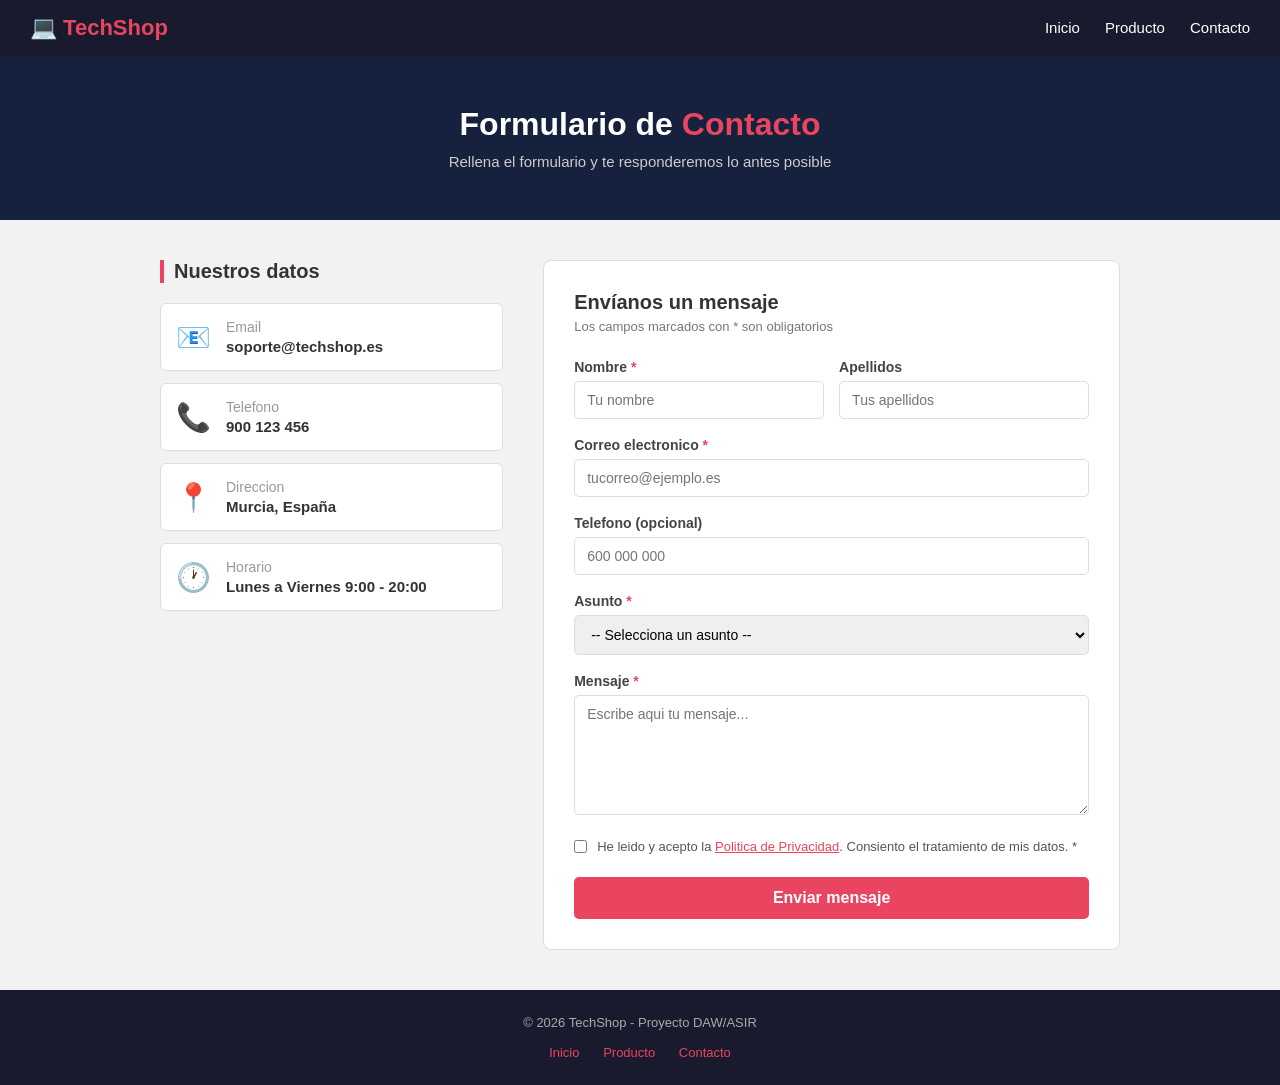
==== Prueba2/contacto/contacto.html @ fbcadfed "actualización directorios y añadida otra web para probar" ====
<!DOCTYPE html>
<html lang="es">
<head>
  <meta charset="UTF-8"/>
  <meta name="viewport" content="width=device-width, initial-scale=1.0"/>
  <title>TechShop - Contacto</title>
  <style>
    * {
      margin: 0;
      padding: 0;
      box-sizing: border-box;
    }

    body {
      font-family: Arial, sans-serif;
      background-color: #f2f2f2;
      color: #333;
    }

    /* NAVBAR */
    nav {
      background-color: #1a1a2e;
      padding: 15px 30px;
      display: flex;
      justify-content: space-between;
      align-items: center;
    }

    nav .logo {
      color: #e94560;
      font-size: 22px;
      font-weight: bold;
      text-decoration: none;
    }

    nav ul {
      list-style: none;
      display: flex;
      gap: 25px;
    }

    nav ul a {
      color: white;
      text-decoration: none;
      font-size: 15px;
    }

    nav ul a:hover {
      color: #e94560;
      text-decoration: underline;
    }

    /* CABECERA PAGINA */
    .cabecera-pagina {
      background-color: #16213e;
      color: white;
      text-align: center;
      padding: 50px 20px;
    }

    .cabecera-pagina h1 {
      font-size: 32px;
      margin-bottom: 10px;
    }

    .cabecera-pagina h1 span {
      color: #e94560;
    }

    .cabecera-pagina p {
      font-size: 15px;
      color: #ccc;
    }

    /* CONTENIDO PRINCIPAL */
    .contenido {
      max-width: 1000px;
      margin: 40px auto;
      padding: 0 20px;
      display: flex;
      gap: 40px;
      align-items: flex-start;
    }

    /* COLUMNA IZQUIERDA - INFO */
    .info-contacto {
      flex: 1;
    }

    .info-contacto h2 {
      font-size: 20px;
      margin-bottom: 20px;
      border-left: 4px solid #e94560;
      padding-left: 10px;
    }

    .metodo-contacto {
      background-color: white;
      border: 1px solid #ddd;
      border-radius: 6px;
      padding: 15px;
      margin-bottom: 12px;
      display: flex;
      align-items: center;
      gap: 15px;
    }

    .metodo-contacto .icono {
      font-size: 28px;
    }

    .metodo-contacto .texto h4 {
      font-size: 14px;
      color: #999;
      font-weight: normal;
      margin-bottom: 3px;
    }

    .metodo-contacto .texto p {
      font-size: 15px;
      font-weight: bold;
    }

    /* COLUMNA DERECHA - FORMULARIO */
    .formulario-wrap {
      flex: 1.5;
      background-color: white;
      border: 1px solid #ddd;
      border-radius: 8px;
      padding: 30px;
    }

    .formulario-wrap h2 {
      font-size: 20px;
      margin-bottom: 5px;
    }

    .formulario-wrap p.subtitulo {
      font-size: 13px;
      color: #777;
      margin-bottom: 25px;
    }

    /* CAMPOS */
    .campo {
      margin-bottom: 18px;
    }

    .campo label {
      display: block;
      font-size: 14px;
      font-weight: bold;
      margin-bottom: 6px;
      color: #444;
    }

    .campo label .obligatorio {
      color: #e94560;
    }

    .campo input,
    .campo select,
    .campo textarea {
      width: 100%;
      padding: 10px 12px;
      border: 1px solid #ddd;
      border-radius: 5px;
      font-size: 14px;
      font-family: Arial, sans-serif;
      outline: none;
    }

    .campo input:focus,
    .campo select:focus,
    .campo textarea:focus {
      border-color: #e94560;
    }

    .campo input.error,
    .campo select.error,
    .campo textarea.error {
      border-color: red;
      background-color: #fff5f5;
    }

    .campo textarea {
      resize: vertical;
      min-height: 120px;
    }

    .mensaje-error {
      display: none;
      color: red;
      font-size: 12px;
      margin-top: 4px;
    }

    .mensaje-error.visible {
      display: block;
    }

    /* FILA DE DOS COLUMNAS */
    .fila-doble {
      display: flex;
      gap: 15px;
    }

    .fila-doble .campo {
      flex: 1;
    }

    /* CHECKBOX */
    .campo-check {
      display: flex;
      align-items: flex-start;
      gap: 10px;
      margin-bottom: 10px;
    }

    .campo-check input[type="checkbox"] {
      margin-top: 3px;
      cursor: pointer;
    }

    .campo-check label {
      font-size: 13px;
      color: #555;
      line-height: 1.5;
      cursor: pointer;
    }

    .campo-check label a {
      color: #e94560;
    }

    /* BOTON ENVIAR */
    .btn-enviar {
      width: 100%;
      padding: 12px;
      background-color: #e94560;
      color: white;
      border: none;
      border-radius: 5px;
      font-size: 16px;
      font-weight: bold;
      cursor: pointer;
      margin-top: 10px;
    }

    .btn-enviar:hover {
      background-color: #c73652;
    }

    /* MENSAJE EXITO */
    #exito {
      display: none;
      text-align: center;
      padding: 40px 20px;
    }

    #exito .icono-exito {
      font-size: 60px;
      margin-bottom: 15px;
    }

    #exito h3 {
      font-size: 22px;
      margin-bottom: 10px;
      color: green;
    }

    #exito p {
      font-size: 14px;
      color: #555;
      margin-bottom: 20px;
    }

    #exito a {
      display: inline-block;
      padding: 10px 25px;
      background-color: #1a1a2e;
      color: white;
      text-decoration: none;
      border-radius: 5px;
      font-size: 14px;
    }

    #exito a:hover {
      background-color: #e94560;
    }

    /* FOOTER */
    footer {
      background-color: #1a1a2e;
      color: #aaa;
      text-align: center;
      padding: 25px;
      font-size: 13px;
      margin-top: 40px;
    }

    footer a {
      color: #e94560;
      text-decoration: none;
      margin: 0 10px;
    }

    footer a:hover {
      text-decoration: underline;
    }
  </style>
</head>
<body>

  <!-- NAVBAR -->
  <nav>
    <a href="index.html" class="logo">💻 TechShop</a>
    <ul>
      <li><a href="index.html">Inicio</a></li>
      <li><a href="producto.html">Producto</a></li>
      <li><a href="contacto.html">Contacto</a></li>
    </ul>
  </nav>

  <!-- CABECERA -->
  <div class="cabecera-pagina">
    <h1>Formulario de <span>Contacto</span></h1>
    <p>Rellena el formulario y te responderemos lo antes posible</p>
  </div>

  <!-- CONTENIDO -->
  <div class="contenido">

    <!-- INFO CONTACTO -->
    <div class="info-contacto">
      <h2>Nuestros datos</h2>

      <div class="metodo-contacto">
        <div class="icono">📧</div>
        <div class="texto">
          <h4>Email</h4>
          <p>soporte@techshop.es</p>
        </div>
      </div>

      <div class="metodo-contacto">
        <div class="icono">📞</div>
        <div class="texto">
          <h4>Telefono</h4>
          <p>900 123 456</p>
        </div>
      </div>

      <div class="metodo-contacto">
        <div class="icono">📍</div>
        <div class="texto">
          <h4>Direccion</h4>
          <p>Murcia, España</p>
        </div>
      </div>

      <div class="metodo-contacto">
        <div class="icono">🕐</div>
        <div class="texto">
          <h4>Horario</h4>
          <p>Lunes a Viernes 9:00 - 20:00</p>
        </div>
      </div>
    </div>

    <!-- FORMULARIO -->
    <div class="formulario-wrap">

      <div id="formulario-seccion">
        <h2>Envíanos un mensaje</h2>
        <p class="subtitulo">Los campos marcados con * son obligatorios</p>

        <form id="formulario-contacto">

          <div class="fila-doble">
            <div class="campo">
              <label for="nombre">Nombre <span class="obligatorio">*</span></label>
              <input type="text" id="nombre" placeholder="Tu nombre">
              <p class="mensaje-error" id="error-nombre">El nombre es obligatorio</p>
            </div>
            <div class="campo">
              <label for="apellidos">Apellidos</label>
              <input type="text" id="apellidos" placeholder="Tus apellidos">
            </div>
          </div>

          <div class="campo">
            <label for="email">Correo electronico <span class="obligatorio">*</span></label>
            <input type="email" id="email" placeholder="tucorreo@ejemplo.es">
            <p class="mensaje-error" id="error-email">Introduce un correo electronico valido</p>
          </div>

          <div class="campo">
            <label for="telefono">Telefono (opcional)</label>
            <input type="tel" id="telefono" placeholder="600 000 000">
          </div>

          <div class="campo">
            <label for="asunto">Asunto <span class="obligatorio">*</span></label>
            <select id="asunto">
              <option value="">-- Selecciona un asunto --</option>
              <option>Consulta sobre un producto</option>
              <option>Estado de mi pedido</option>
              <option>Devolucion o garantia</option>
              <option>Problema tecnico</option>
              <option>Otro</option>
            </select>
            <p class="mensaje-error" id="error-asunto">Debes seleccionar un asunto</p>
          </div>

          <div class="campo">
            <label for="mensaje">Mensaje <span class="obligatorio">*</span></label>
            <textarea id="mensaje" placeholder="Escribe aqui tu mensaje..."></textarea>
            <p class="mensaje-error" id="error-mensaje">El mensaje debe tener al menos 10 caracteres</p>
          </div>

          <div class="campo-check">
            <input type="checkbox" id="privacidad">
            <label for="privacidad">
              He leido y acepto la <a href="#">Politica de Privacidad</a>. Consiento el tratamiento de mis datos. <span class="obligatorio">*</span>
            </label>
          </div>
          <p class="mensaje-error" id="error-privacidad" style="margin-bottom:10px;">Debes aceptar la politica de privacidad</p>

          <button type="submit" class="btn-enviar">Enviar mensaje</button>

        </form>
      </div>

      <!-- MENSAJE DE EXITO -->
      <div id="exito">
        <div class="icono-exito">✅</div>
        <h3>¡Mensaje enviado!</h3>
        <p>Hemos recibido tu consulta. Te responderemos en menos de 24 horas.</p>
        <a href="index.html">Volver al inicio</a>
      </div>

    </div>
  </div>

  <!-- FOOTER -->
  <footer>
    <p>© 2026 TechShop - Proyecto DAW/ASIR</p>
    <br>
    <a href="index.html">Inicio</a>
    <a href="producto.html">Producto</a>
    <a href="contacto.html">Contacto</a>
  </footer>

  <script>
    // Funcion para validar el formulario usando getElementById
    document.getElementById('formulario-contacto').addEventListener('submit', function(e) {
      e.preventDefault();

      var valido = true;

      // Obtener los valores con getElementById
      var nombre = document.getElementById('nombre').value;
      var email = document.getElementById('email').value;
      var asunto = document.getElementById('asunto').value;
      var mensaje = document.getElementById('mensaje').value;
      var privacidad = document.getElementById('privacidad').checked;

      // Validar nombre
      if (nombre.trim() == '') {
        document.getElementById('nombre').classList.add('error');
        document.getElementById('error-nombre').classList.add('visible');
        valido = false;
      } else {
        document.getElementById('nombre').classList.remove('error');
        document.getElementById('error-nombre').classList.remove('visible');
      }

      // Validar email
      // Comprobamos que tenga @ y un punto despues
      var emailValido = email.indexOf('@') !== -1 && email.indexOf('.') !== -1;
      if (email.trim() == '' || !emailValido) {
        document.getElementById('email').classList.add('error');
        document.getElementById('error-email').classList.add('visible');
        valido = false;
      } else {
        document.getElementById('email').classList.remove('error');
        document.getElementById('error-email').classList.remove('visible');
      }

      // Validar asunto
      if (asunto == '') {
        document.getElementById('asunto').classList.add('error');
        document.getElementById('error-asunto').classList.add('visible');
        valido = false;
      } else {
        document.getElementById('asunto').classList.remove('error');
        document.getElementById('error-asunto').classList.remove('visible');
      }

      // Validar mensaje
      if (mensaje.trim().length < 10) {
        document.getElementById('mensaje').classList.add('error');
        document.getElementById('error-mensaje').classList.add('visible');
        valido = false;
      } else {
        document.getElementById('mensaje').classList.remove('error');
        document.getElementById('error-mensaje').classList.remove('visible');
      }

      // Validar privacidad
      if (!privacidad) {
        document.getElementById('error-privacidad').classList.add('visible');
        valido = false;
      } else {
        document.getElementById('error-privacidad').classList.remove('visible');
      }

      // Si todo esta bien, mostrar el mensaje de exito
      if (valido == true) {
        document.getElementById('formulario-seccion').style.display = 'none';
        document.getElementById('exito').style.display = 'block';
      }
    });
  </script>

</body>
</html>
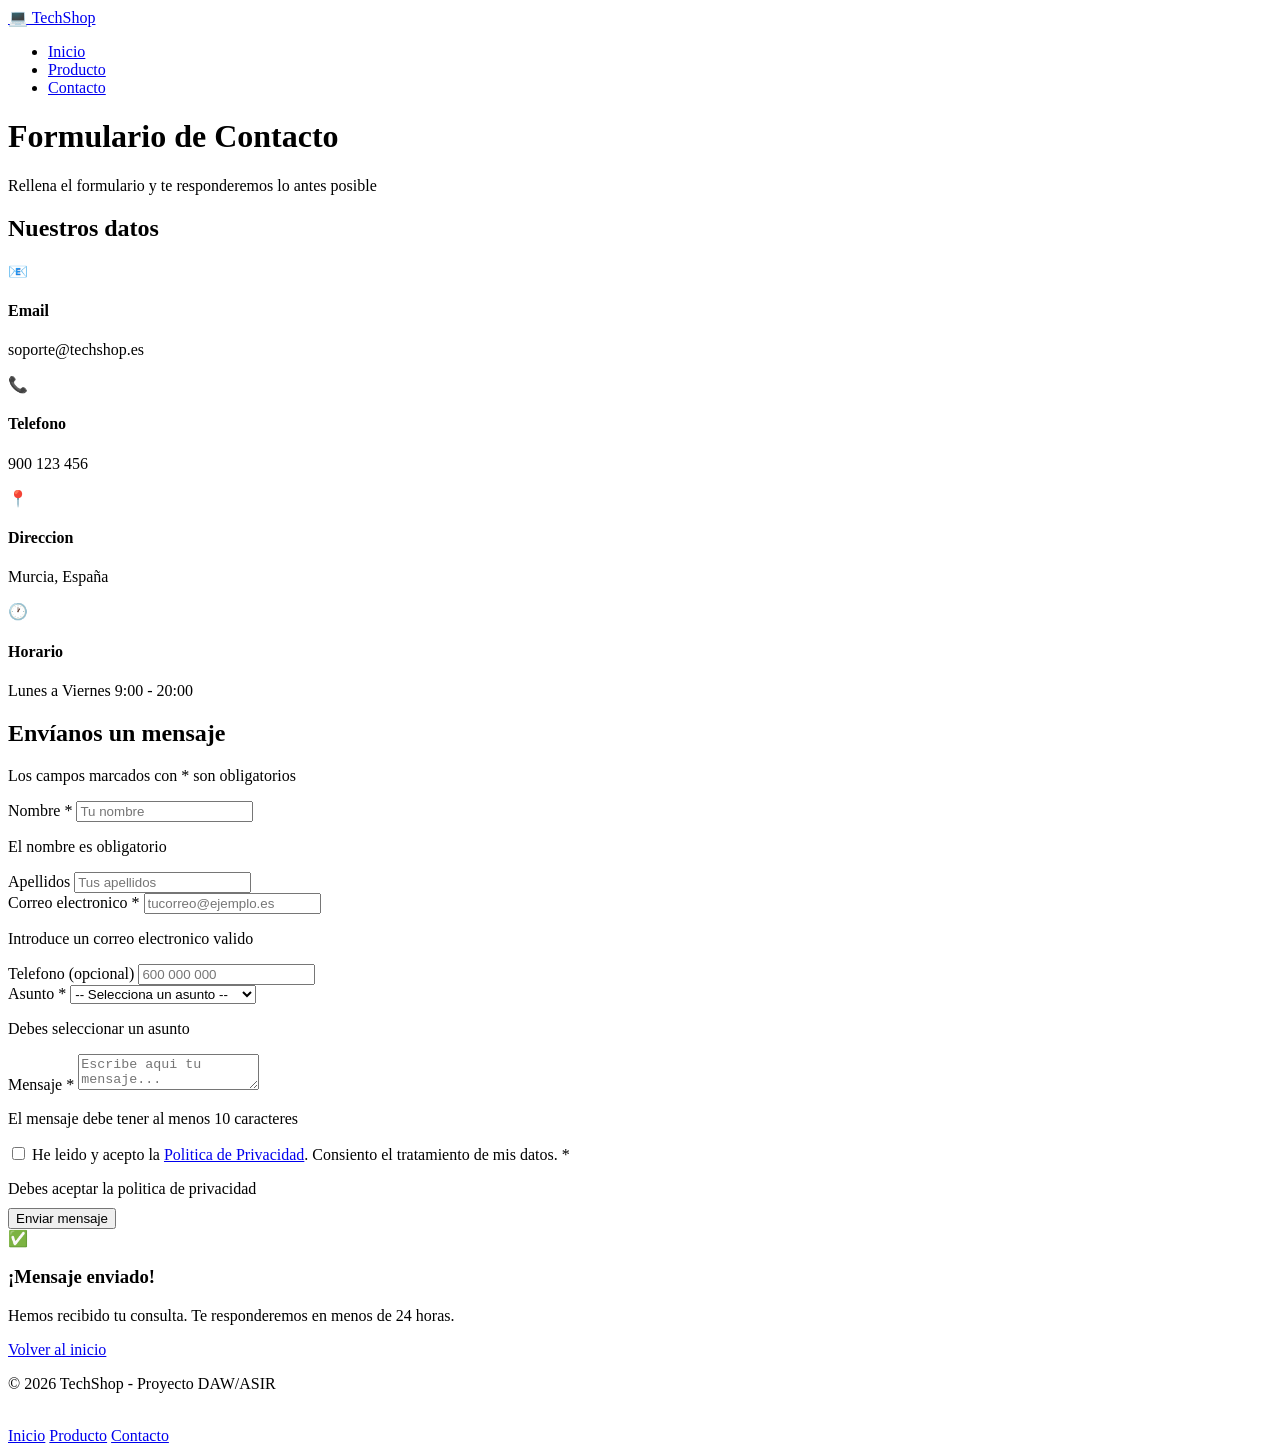
==== commit 653163b6: "actualizando las estructuras de directorios" ====
--- a/Prueba2/contacto/contacto.html
+++ b/Prueba2/contacto/contacto.html
@@ -4,311 +4,7 @@
   <meta charset="UTF-8"/>
   <meta name="viewport" content="width=device-width, initial-scale=1.0"/>
   <title>TechShop - Contacto</title>
-  <style>
-    * {
-      margin: 0;
-      padding: 0;
-      box-sizing: border-box;
-    }
-
-    body {
-      font-family: Arial, sans-serif;
-      background-color: #f2f2f2;
-      color: #333;
-    }
-
-    /* NAVBAR */
-    nav {
-      background-color: #1a1a2e;
-      padding: 15px 30px;
-      display: flex;
-      justify-content: space-between;
-      align-items: center;
-    }
-
-    nav .logo {
-      color: #e94560;
-      font-size: 22px;
-      font-weight: bold;
-      text-decoration: none;
-    }
-
-    nav ul {
-      list-style: none;
-      display: flex;
-      gap: 25px;
-    }
-
-    nav ul a {
-      color: white;
-      text-decoration: none;
-      font-size: 15px;
-    }
-
-    nav ul a:hover {
-      color: #e94560;
-      text-decoration: underline;
-    }
-
-    /* CABECERA PAGINA */
-    .cabecera-pagina {
-      background-color: #16213e;
-      color: white;
-      text-align: center;
-      padding: 50px 20px;
-    }
-
-    .cabecera-pagina h1 {
-      font-size: 32px;
-      margin-bottom: 10px;
-    }
-
-    .cabecera-pagina h1 span {
-      color: #e94560;
-    }
-
-    .cabecera-pagina p {
-      font-size: 15px;
-      color: #ccc;
-    }
-
-    /* CONTENIDO PRINCIPAL */
-    .contenido {
-      max-width: 1000px;
-      margin: 40px auto;
-      padding: 0 20px;
-      display: flex;
-      gap: 40px;
-      align-items: flex-start;
-    }
-
-    /* COLUMNA IZQUIERDA - INFO */
-    .info-contacto {
-      flex: 1;
-    }
-
-    .info-contacto h2 {
-      font-size: 20px;
-      margin-bottom: 20px;
-      border-left: 4px solid #e94560;
-      padding-left: 10px;
-    }
-
-    .metodo-contacto {
-      background-color: white;
-      border: 1px solid #ddd;
-      border-radius: 6px;
-      padding: 15px;
-      margin-bottom: 12px;
-      display: flex;
-      align-items: center;
-      gap: 15px;
-    }
-
-    .metodo-contacto .icono {
-      font-size: 28px;
-    }
-
-    .metodo-contacto .texto h4 {
-      font-size: 14px;
-      color: #999;
-      font-weight: normal;
-      margin-bottom: 3px;
-    }
-
-    .metodo-contacto .texto p {
-      font-size: 15px;
-      font-weight: bold;
-    }
-
-    /* COLUMNA DERECHA - FORMULARIO */
-    .formulario-wrap {
-      flex: 1.5;
-      background-color: white;
-      border: 1px solid #ddd;
-      border-radius: 8px;
-      padding: 30px;
-    }
-
-    .formulario-wrap h2 {
-      font-size: 20px;
-      margin-bottom: 5px;
-    }
-
-    .formulario-wrap p.subtitulo {
-      font-size: 13px;
-      color: #777;
-      margin-bottom: 25px;
-    }
-
-    /* CAMPOS */
-    .campo {
-      margin-bottom: 18px;
-    }
-
-    .campo label {
-      display: block;
-      font-size: 14px;
-      font-weight: bold;
-      margin-bottom: 6px;
-      color: #444;
-    }
-
-    .campo label .obligatorio {
-      color: #e94560;
-    }
-
-    .campo input,
-    .campo select,
-    .campo textarea {
-      width: 100%;
-      padding: 10px 12px;
-      border: 1px solid #ddd;
-      border-radius: 5px;
-      font-size: 14px;
-      font-family: Arial, sans-serif;
-      outline: none;
-    }
-
-    .campo input:focus,
-    .campo select:focus,
-    .campo textarea:focus {
-      border-color: #e94560;
-    }
-
-    .campo input.error,
-    .campo select.error,
-    .campo textarea.error {
-      border-color: red;
-      background-color: #fff5f5;
-    }
-
-    .campo textarea {
-      resize: vertical;
-      min-height: 120px;
-    }
-
-    .mensaje-error {
-      display: none;
-      color: red;
-      font-size: 12px;
-      margin-top: 4px;
-    }
-
-    .mensaje-error.visible {
-      display: block;
-    }
-
-    /* FILA DE DOS COLUMNAS */
-    .fila-doble {
-      display: flex;
-      gap: 15px;
-    }
-
-    .fila-doble .campo {
-      flex: 1;
-    }
-
-    /* CHECKBOX */
-    .campo-check {
-      display: flex;
-      align-items: flex-start;
-      gap: 10px;
-      margin-bottom: 10px;
-    }
-
-    .campo-check input[type="checkbox"] {
-      margin-top: 3px;
-      cursor: pointer;
-    }
-
-    .campo-check label {
-      font-size: 13px;
-      color: #555;
-      line-height: 1.5;
-      cursor: pointer;
-    }
-
-    .campo-check label a {
-      color: #e94560;
-    }
-
-    /* BOTON ENVIAR */
-    .btn-enviar {
-      width: 100%;
-      padding: 12px;
-      background-color: #e94560;
-      color: white;
-      border: none;
-      border-radius: 5px;
-      font-size: 16px;
-      font-weight: bold;
-      cursor: pointer;
-      margin-top: 10px;
-    }
-
-    .btn-enviar:hover {
-      background-color: #c73652;
-    }
-
-    /* MENSAJE EXITO */
-    #exito {
-      display: none;
-      text-align: center;
-      padding: 40px 20px;
-    }
-
-    #exito .icono-exito {
-      font-size: 60px;
-      margin-bottom: 15px;
-    }
-
-    #exito h3 {
-      font-size: 22px;
-      margin-bottom: 10px;
-      color: green;
-    }
-
-    #exito p {
-      font-size: 14px;
-      color: #555;
-      margin-bottom: 20px;
-    }
-
-    #exito a {
-      display: inline-block;
-      padding: 10px 25px;
-      background-color: #1a1a2e;
-      color: white;
-      text-decoration: none;
-      border-radius: 5px;
-      font-size: 14px;
-    }
-
-    #exito a:hover {
-      background-color: #e94560;
-    }
-
-    /* FOOTER */
-    footer {
-      background-color: #1a1a2e;
-      color: #aaa;
-      text-align: center;
-      padding: 25px;
-      font-size: 13px;
-      margin-top: 40px;
-    }
-
-    footer a {
-      color: #e94560;
-      text-decoration: none;
-      margin: 0 10px;
-    }
-
-    footer a:hover {
-      text-decoration: underline;
-    }
-  </style>
+  <link rel="stylesheet" href=".../css/style_contacto.css">
 </head>
 <body>
 
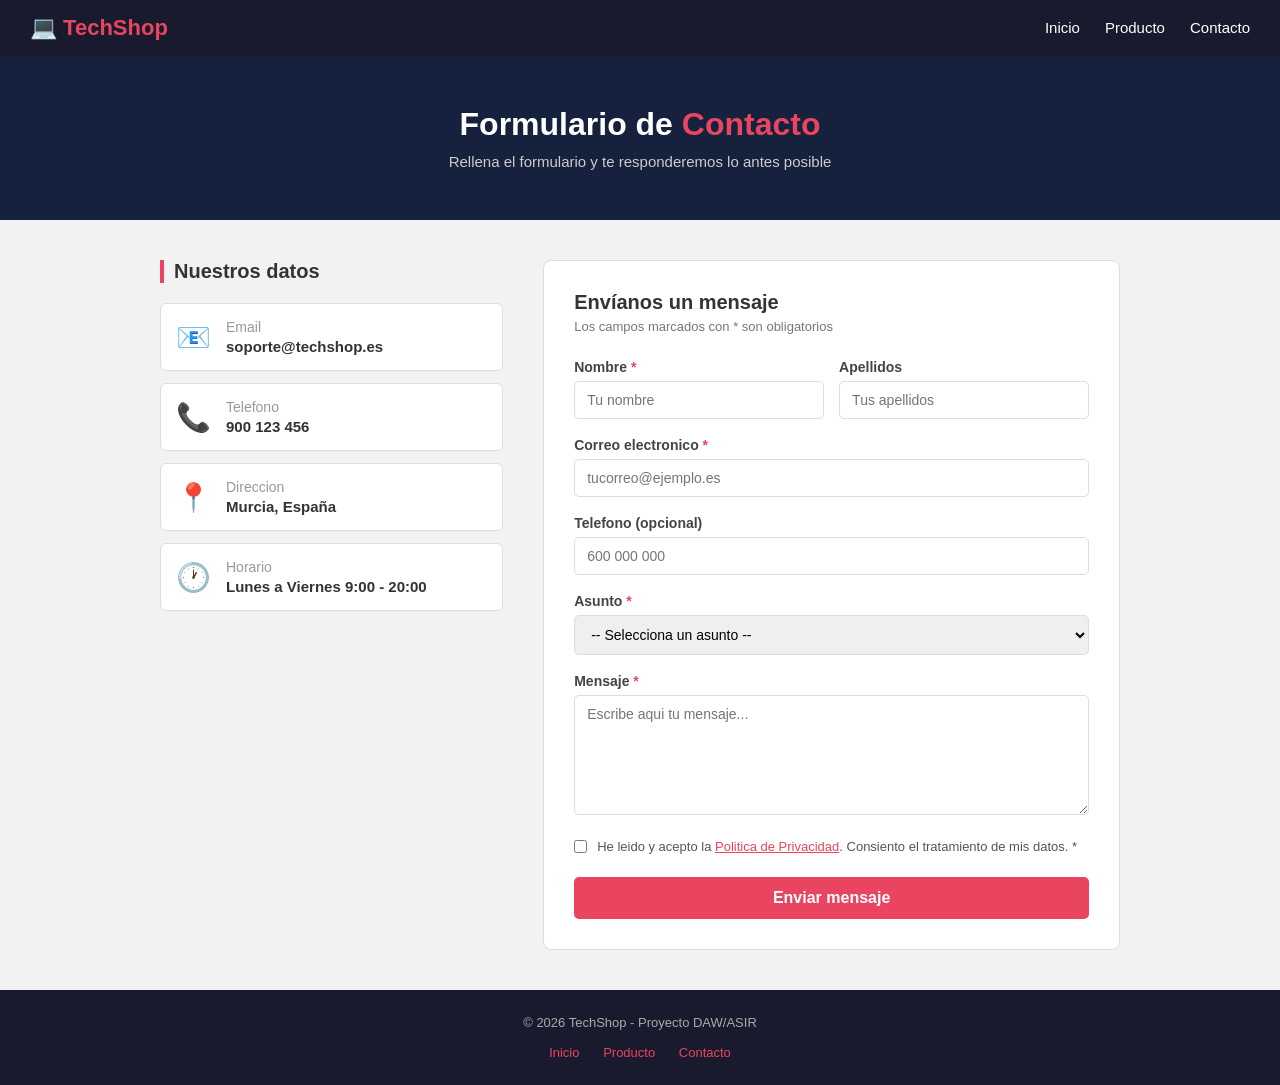
==== commit 84a5203f: "." ====
--- a/Prueba2/contacto/contacto.html
+++ b/Prueba2/contacto/contacto.html
@@ -4,7 +4,7 @@
   <meta charset="UTF-8"/>
   <meta name="viewport" content="width=device-width, initial-scale=1.0"/>
   <title>TechShop - Contacto</title>
-  <link rel="stylesheet" href=".../css/style_contacto.css">
+  <link rel="stylesheet" href="../css/style_contacto.css">
 </head>
 <body>
 
--- a/Prueba2/css/style_contacto.css
+++ b/Prueba2/css/style_contacto.css
@@ -0,0 +1,303 @@
+* {
+    margin: 0;
+    padding: 0;
+    box-sizing: border-box;
+}
+
+body {
+    font-family: Arial, sans-serif;
+    background-color: #f2f2f2;
+    color: #333;
+}
+
+/* NAVBAR */
+nav {
+    background-color: #1a1a2e;
+    padding: 15px 30px;
+    display: flex;
+    justify-content: space-between;
+    align-items: center;
+}
+
+nav .logo {
+    color: #e94560;
+    font-size: 22px;
+    font-weight: bold;
+    text-decoration: none;
+}
+
+nav ul {
+    list-style: none;
+    display: flex;
+    gap: 25px;
+}
+
+nav ul a {
+    color: white;
+    text-decoration: none;
+    font-size: 15px;
+}
+
+nav ul a:hover {
+    color: #e94560;
+    text-decoration: underline;
+}
+
+/* CABECERA PAGINA */
+.cabecera-pagina {
+    background-color: #16213e;
+    color: white;
+    text-align: center;
+    padding: 50px 20px;
+}
+
+.cabecera-pagina h1 {
+    font-size: 32px;
+    margin-bottom: 10px;
+}
+
+.cabecera-pagina h1 span {
+    color: #e94560;
+}
+
+.cabecera-pagina p {
+    font-size: 15px;
+    color: #ccc;
+}
+
+/* CONTENIDO PRINCIPAL */
+.contenido {
+    max-width: 1000px;
+    margin: 40px auto;
+    padding: 0 20px;
+    display: flex;
+    gap: 40px;
+    align-items: flex-start;
+}
+
+/* COLUMNA IZQUIERDA - INFO */
+.info-contacto {
+    flex: 1;
+}
+
+.info-contacto h2 {
+    font-size: 20px;
+    margin-bottom: 20px;
+    border-left: 4px solid #e94560;
+    padding-left: 10px;
+}
+
+.metodo-contacto {
+    background-color: white;
+    border: 1px solid #ddd;
+    border-radius: 6px;
+    padding: 15px;
+    margin-bottom: 12px;
+    display: flex;
+    align-items: center;
+    gap: 15px;
+}
+
+.metodo-contacto .icono {
+    font-size: 28px;
+}
+
+.metodo-contacto .texto h4 {
+    font-size: 14px;
+    color: #999;
+    font-weight: normal;
+    margin-bottom: 3px;
+}
+
+.metodo-contacto .texto p {
+    font-size: 15px;
+    font-weight: bold;
+}
+
+/* COLUMNA DERECHA - FORMULARIO */
+.formulario-wrap {
+    flex: 1.5;
+    background-color: white;
+    border: 1px solid #ddd;
+    border-radius: 8px;
+    padding: 30px;
+}
+
+.formulario-wrap h2 {
+    font-size: 20px;
+    margin-bottom: 5px;
+}
+
+.formulario-wrap p.subtitulo {
+    font-size: 13px;
+    color: #777;
+    margin-bottom: 25px;
+}
+
+/* CAMPOS */
+.campo {
+    margin-bottom: 18px;
+}
+
+.campo label {
+    display: block;
+    font-size: 14px;
+    font-weight: bold;
+    margin-bottom: 6px;
+    color: #444;
+}
+
+.campo label .obligatorio {
+    color: #e94560;
+}
+
+.campo input,
+.campo select,
+.campo textarea {
+    width: 100%;
+    padding: 10px 12px;
+    border: 1px solid #ddd;
+    border-radius: 5px;
+    font-size: 14px;
+    font-family: Arial, sans-serif;
+    outline: none;
+}
+
+.campo input:focus,
+.campo select:focus,
+.campo textarea:focus {
+    border-color: #e94560;
+}
+
+.campo input.error,
+.campo select.error,
+.campo textarea.error {
+    border-color: red;
+    background-color: #fff5f5;
+}
+
+.campo textarea {
+    resize: vertical;
+    min-height: 120px;
+}
+
+.mensaje-error {
+    display: none;
+    color: red;
+    font-size: 12px;
+    margin-top: 4px;
+}
+
+.mensaje-error.visible {
+    display: block;
+}
+
+/* FILA DE DOS COLUMNAS */
+.fila-doble {
+    display: flex;
+    gap: 15px;
+}
+
+.fila-doble .campo {
+    flex: 1;
+}
+
+/* CHECKBOX */
+.campo-check {
+    display: flex;
+    align-items: flex-start;
+    gap: 10px;
+    margin-bottom: 10px;
+}
+
+.campo-check input[type="checkbox"] {
+    margin-top: 3px;
+    cursor: pointer;
+}
+
+.campo-check label {
+    font-size: 13px;
+    color: #555;
+    line-height: 1.5;
+    cursor: pointer;
+}
+
+.campo-check label a {
+    color: #e94560;
+}
+
+/* BOTON ENVIAR */
+.btn-enviar {
+    width: 100%;
+    padding: 12px;
+    background-color: #e94560;
+    color: white;
+    border: none;
+    border-radius: 5px;
+    font-size: 16px;
+    font-weight: bold;
+    cursor: pointer;
+    margin-top: 10px;
+}
+
+.btn-enviar:hover {
+    background-color: #c73652;
+}
+
+/* MENSAJE EXITO */
+#exito {
+    display: none;
+    text-align: center;
+    padding: 40px 20px;
+}
+
+#exito .icono-exito {
+    font-size: 60px;
+    margin-bottom: 15px;
+}
+
+#exito h3 {
+    font-size: 22px;
+    margin-bottom: 10px;
+    color: green;
+}
+
+#exito p {
+    font-size: 14px;
+    color: #555;
+    margin-bottom: 20px;
+}
+
+#exito a {
+    display: inline-block;
+    padding: 10px 25px;
+    background-color: #1a1a2e;
+    color: white;
+    text-decoration: none;
+    border-radius: 5px;
+    font-size: 14px;
+}
+
+#exito a:hover {
+    background-color: #e94560;
+}
+
+/* FOOTER */
+footer {
+    background-color: #1a1a2e;
+    color: #aaa;
+    text-align: center;
+    padding: 25px;
+    font-size: 13px;
+    margin-top: 40px;
+}
+
+footer a {
+    color: #e94560;
+    text-decoration: none;
+    margin: 0 10px;
+}
+
+footer a:hover {
+    text-decoration: underline;
+}
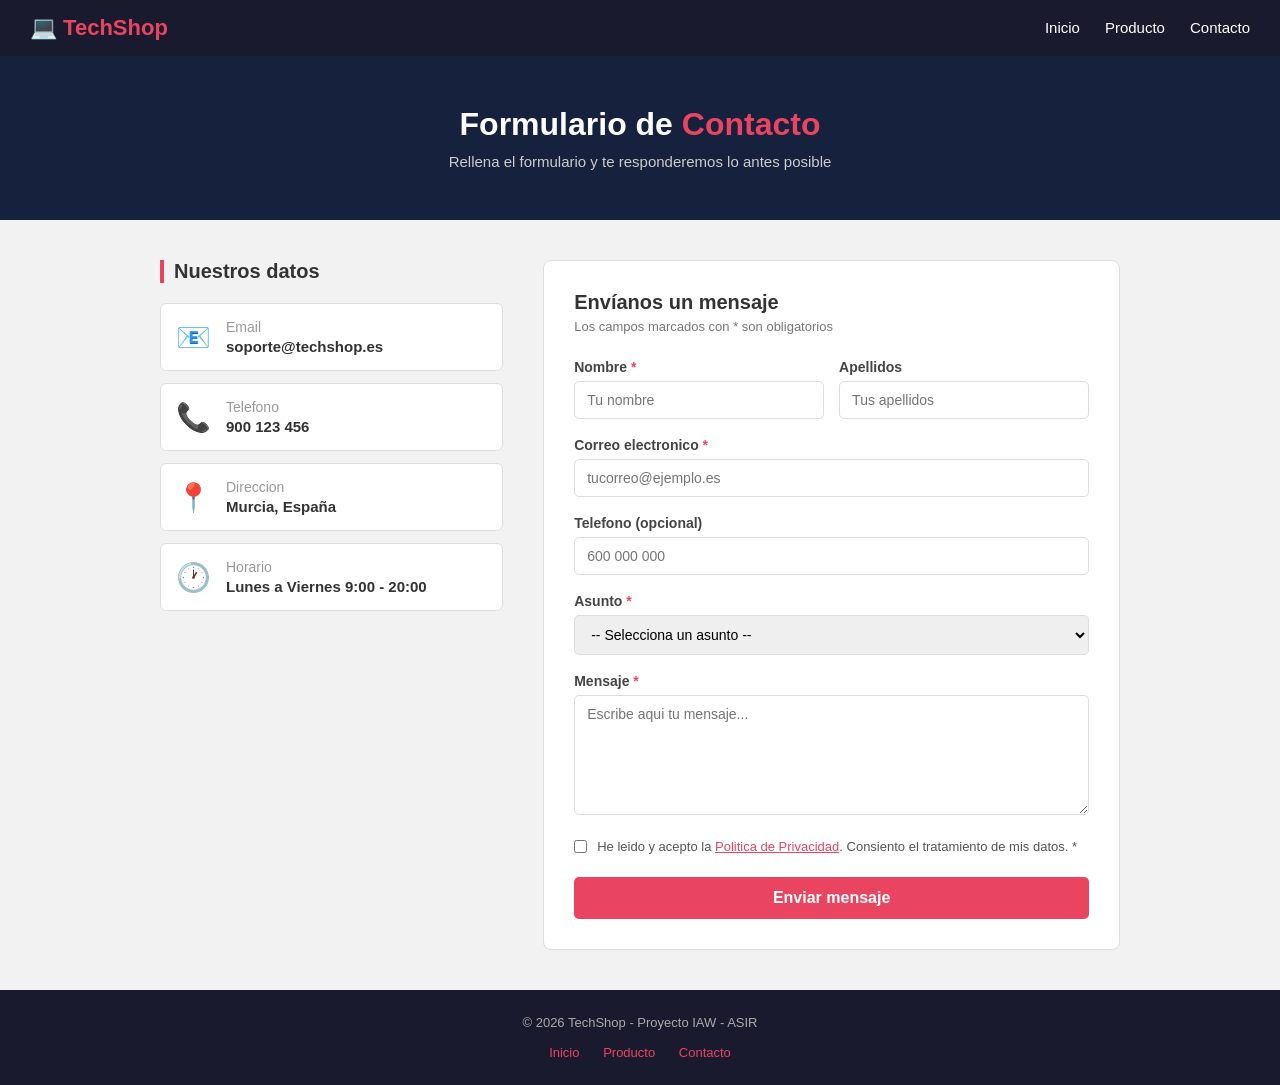
==== commit da327393: "añadidos archivos js" ====
--- a/Prueba2/contacto/contacto.html
+++ b/Prueba2/contacto/contacto.html
@@ -5,6 +5,7 @@
   <meta name="viewport" content="width=device-width, initial-scale=1.0"/>
   <title>TechShop - Contacto</title>
   <link rel="stylesheet" href="../css/style_contacto.css">
+  <script src="../js/formulario_contacto.js"></script>
 </head>
 <body>
 
@@ -141,84 +142,12 @@
 
   <!-- FOOTER -->
   <footer>
-    <p>© 2026 TechShop - Proyecto DAW/ASIR</p>
+    <p>© 2026 TechShop - Proyecto IAW - ASIR</p>
     <br>
     <a href="index.html">Inicio</a>
     <a href="producto.html">Producto</a>
     <a href="contacto.html">Contacto</a>
   </footer>
 
-  <script>
-    // Funcion para validar el formulario usando getElementById
-    document.getElementById('formulario-contacto').addEventListener('submit', function(e) {
-      e.preventDefault();
-
-      var valido = true;
-
-      // Obtener los valores con getElementById
-      var nombre = document.getElementById('nombre').value;
-      var email = document.getElementById('email').value;
-      var asunto = document.getElementById('asunto').value;
-      var mensaje = document.getElementById('mensaje').value;
-      var privacidad = document.getElementById('privacidad').checked;
-
-      // Validar nombre
-      if (nombre.trim() == '') {
-        document.getElementById('nombre').classList.add('error');
-        document.getElementById('error-nombre').classList.add('visible');
-        valido = false;
-      } else {
-        document.getElementById('nombre').classList.remove('error');
-        document.getElementById('error-nombre').classList.remove('visible');
-      }
-
-      // Validar email
-      // Comprobamos que tenga @ y un punto despues
-      var emailValido = email.indexOf('@') !== -1 && email.indexOf('.') !== -1;
-      if (email.trim() == '' || !emailValido) {
-        document.getElementById('email').classList.add('error');
-        document.getElementById('error-email').classList.add('visible');
-        valido = false;
-      } else {
-        document.getElementById('email').classList.remove('error');
-        document.getElementById('error-email').classList.remove('visible');
-      }
-
-      // Validar asunto
-      if (asunto == '') {
-        document.getElementById('asunto').classList.add('error');
-        document.getElementById('error-asunto').classList.add('visible');
-        valido = false;
-      } else {
-        document.getElementById('asunto').classList.remove('error');
-        document.getElementById('error-asunto').classList.remove('visible');
-      }
-
-      // Validar mensaje
-      if (mensaje.trim().length < 10) {
-        document.getElementById('mensaje').classList.add('error');
-        document.getElementById('error-mensaje').classList.add('visible');
-        valido = false;
-      } else {
-        document.getElementById('mensaje').classList.remove('error');
-        document.getElementById('error-mensaje').classList.remove('visible');
-      }
-
-      // Validar privacidad
-      if (!privacidad) {
-        document.getElementById('error-privacidad').classList.add('visible');
-        valido = false;
-      } else {
-        document.getElementById('error-privacidad').classList.remove('visible');
-      }
-
-      // Si todo esta bien, mostrar el mensaje de exito
-      if (valido == true) {
-        document.getElementById('formulario-seccion').style.display = 'none';
-        document.getElementById('exito').style.display = 'block';
-      }
-    });
-  </script>
-
 </body>
 </html>
